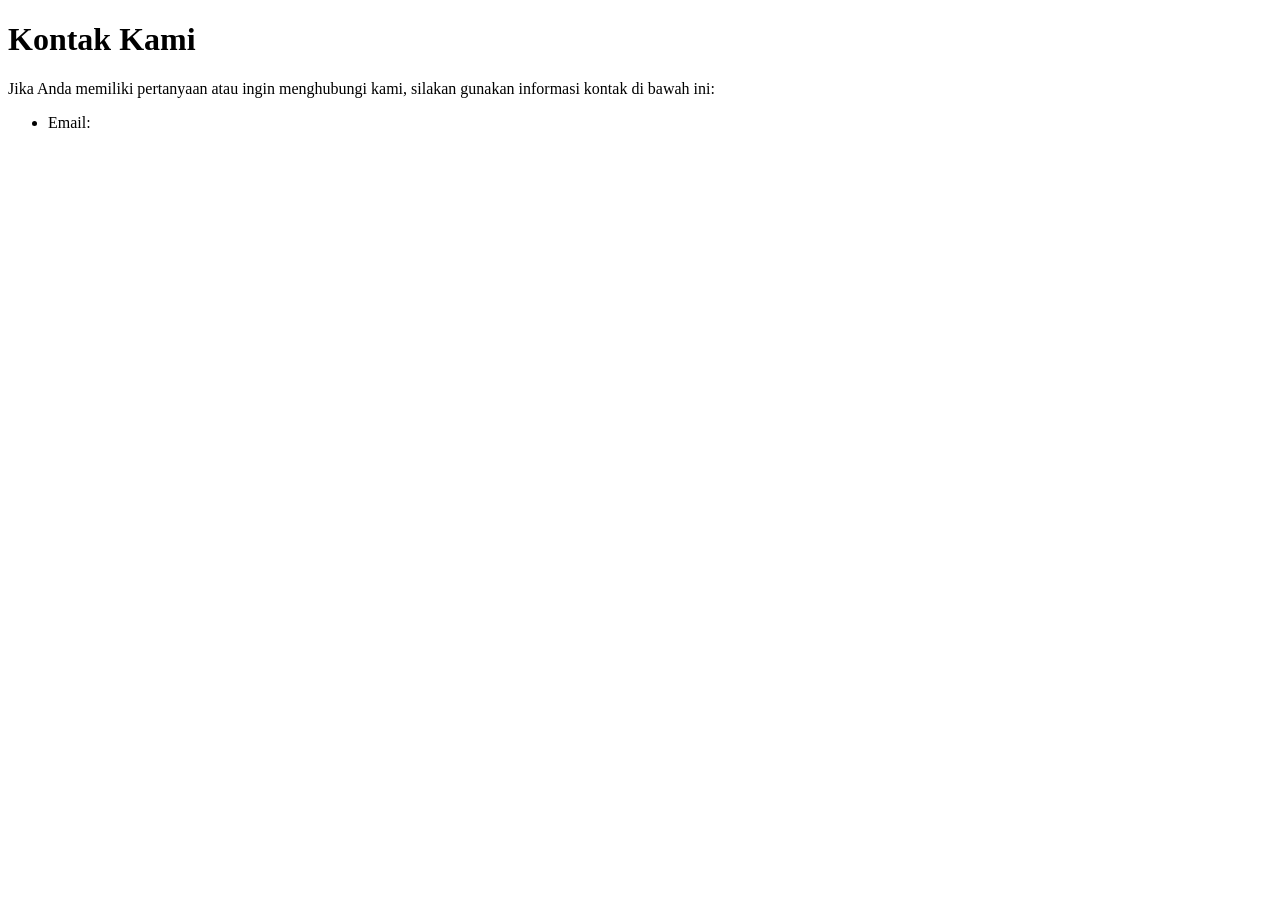
==== proyek.html @ bd44a940 "Update kodingan terbaaru" ====
<!DOCTYPE html>
<html lang="en">
<head>
    <meta charset="UTF-8">
    <meta name="viewport" content="width=device-width, initial-scale=1.0">
    <title>Document</title>
</head>
<body>
    <h1>Kontak Kami</h1>
    <p>Jika Anda memiliki pertanyaan atau ingin menghubungi kami, silakan gunakan informasi kontak di bawah ini:</p>
    <ul>
        <li>Email:
</body>
</html>
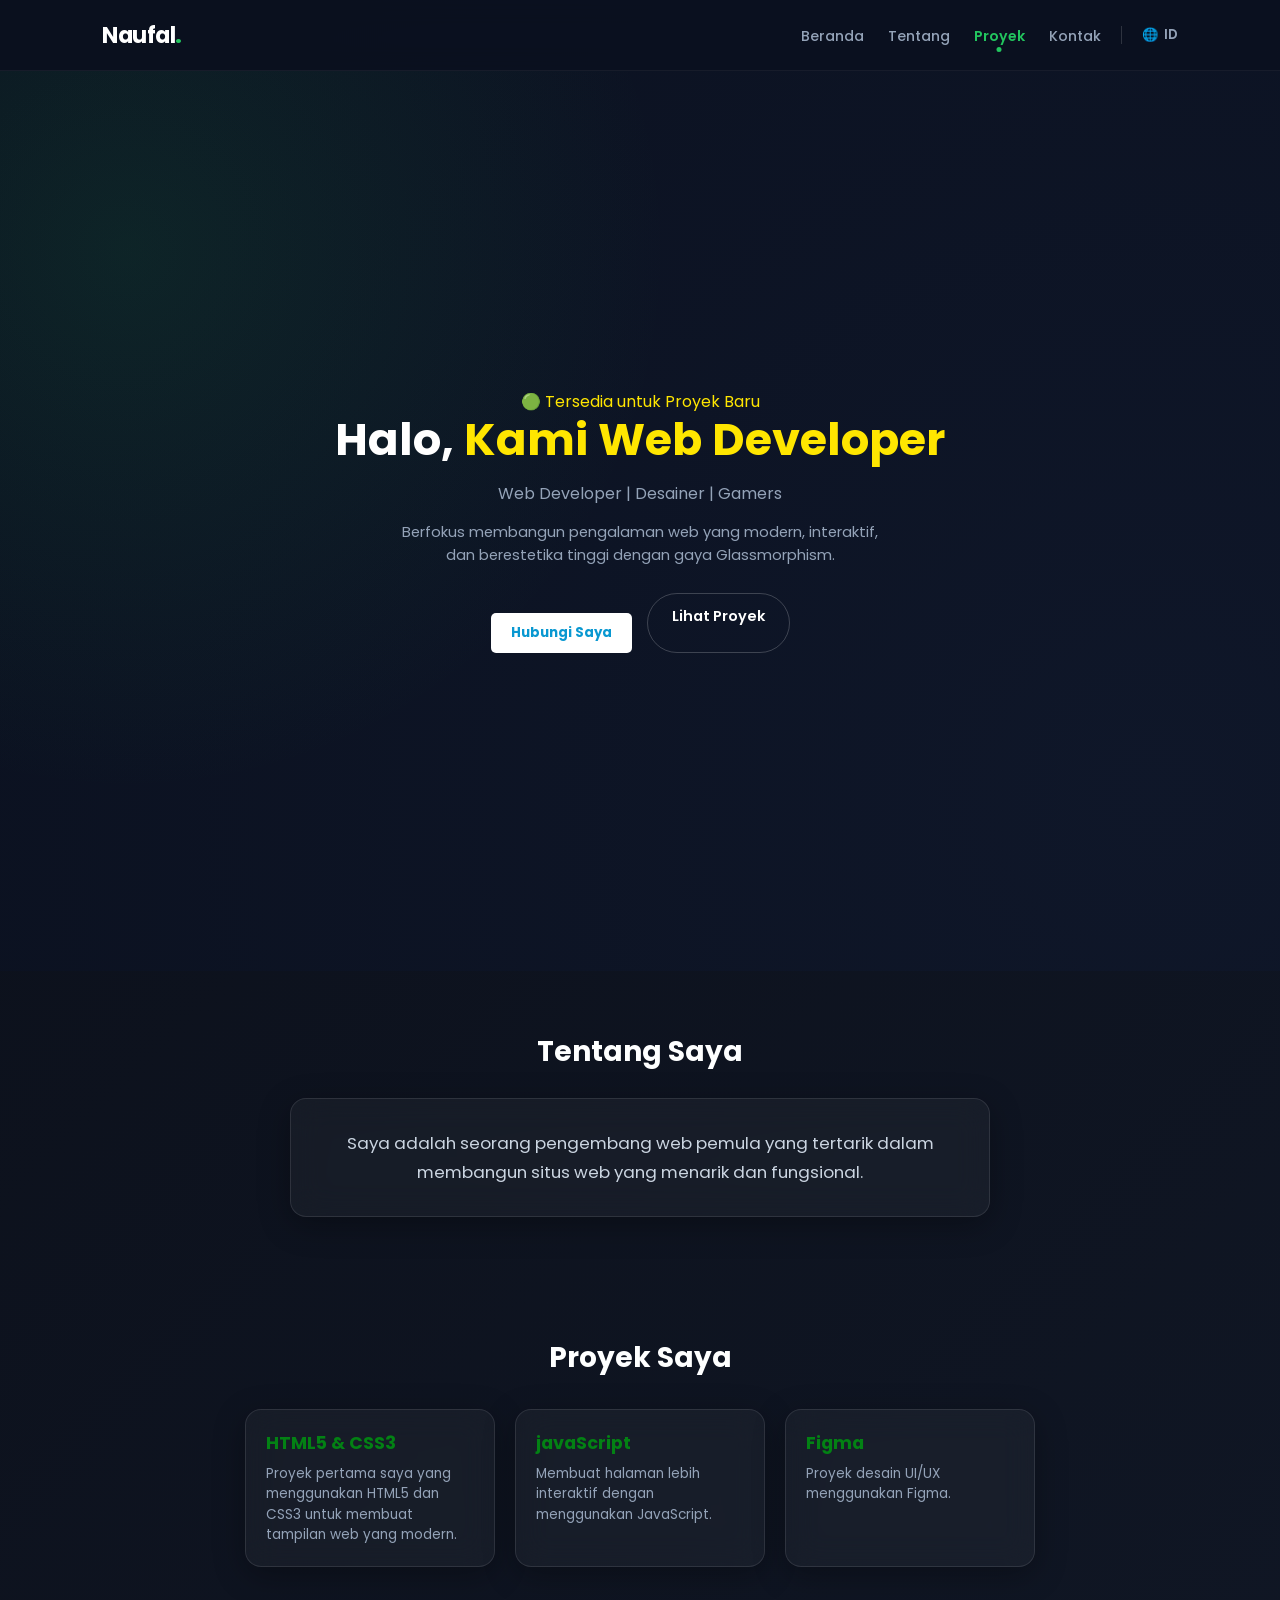
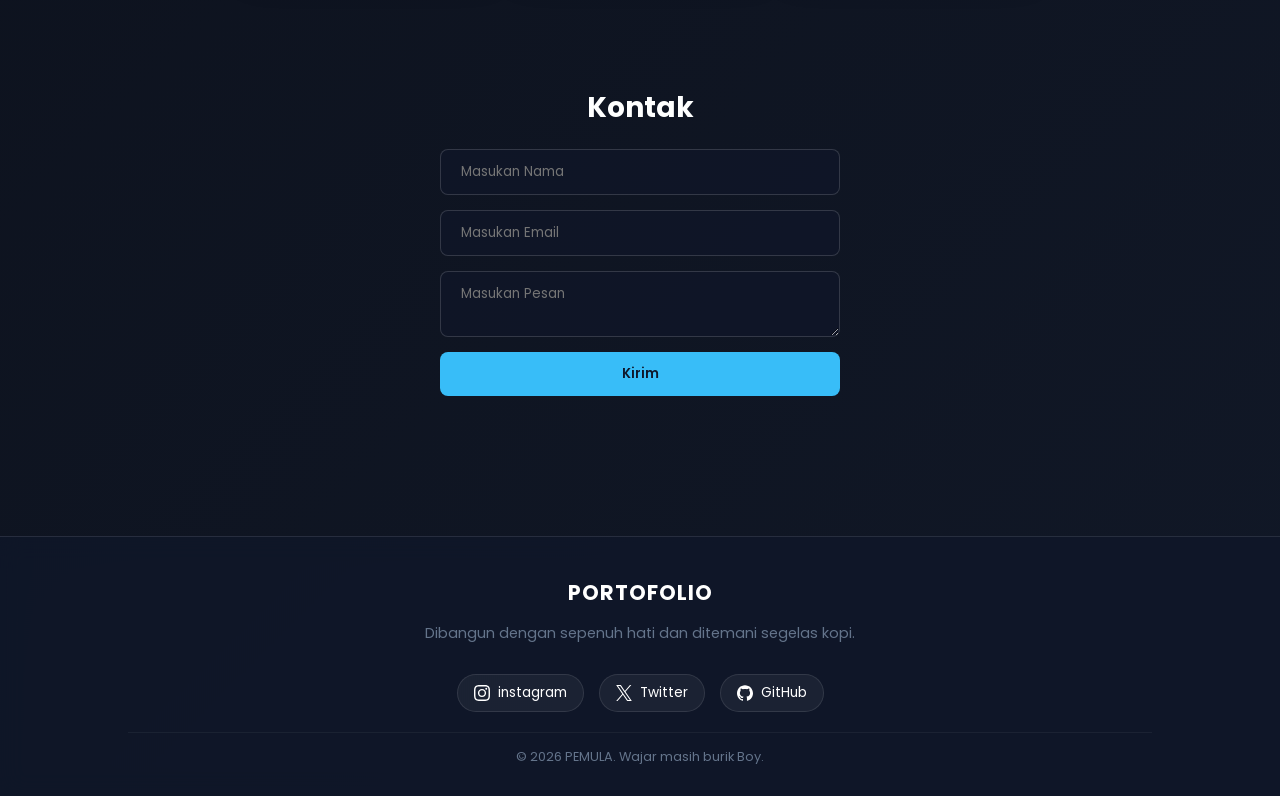
==== commit 211f630b: ""perbarui bagian beranda dan navbar"" ====
--- a/proyek.html
+++ b/proyek.html
@@ -1,14 +1,115 @@
 <!DOCTYPE html>
-<html lang="en">
+<html lang="id">
+
 <head>
     <meta charset="UTF-8">
     <meta name="viewport" content="width=device-width, initial-scale=1.0">
-    <title>Document</title>
+    <title>PORTOFOLIO</title>
+    <link rel="stylesheet" href="css/proyek.css">
+    <link rel="preconnect" href="https://fonts.googleapis.com">
+    <link rel="preconnect" href="https://fonts.gstatic.com" crossorigin>
+    <link
+        href="https://fonts.googleapis.com/css2?family=Inter:wght@300;400;500&family=Poppins:wght@600;700&display=swap"
+        rel="stylesheet">
+
 </head>
+
 <body>
-    <h1>Kontak Kami</h1>
-    <p>Jika Anda memiliki pertanyaan atau ingin menghubungi kami, silakan gunakan informasi kontak di bawah ini:</p>
-    <ul>
-        <li>Email:
+    <nav>
+        <div class="nav-brand">
+        <h1>Naufal<span>.</span></h1>
+    </div>
+    
+    <div class="nav-right">
+        <ul class="nav-links">
+            <li><a href="index.html">Beranda</a></li>
+            <li><a href="tentang.html">Tentang</a></li>
+            <li><a href="proyek.html" class="active">Proyek</a></li>
+            <li><a href="kontak.html">Kontak</a></li>
+        </ul>
+
+        <!-- Pemisah Vertikal & Indikator Bahasa -->
+        <div class="nav-divider"></div>
+        <div class="lang-switcher">
+            <span class="globe-icon">🌐</span> ID
+        </div>
+    </div>
+    </nav>
+    <!-- bagian beranda -->
+    <section id="beranda" class="baru">
+        <div class="hero-badge">
+            <span> 🟢 Tersedia untuk Proyek Baru</span>
+        </div>
+        <h1>Halo, <span class="highlight">Kami Web Developer</span></h1>
+        <p class="job-title">Web Developer | Desainer | Gamers</p>
+        <p class="description">Berfokus membangun pengalaman web yang modern, interaktif, dan berestetika tinggi dengan
+            gaya Glassmorphism.</p>
+        <div class="hero-buttons">
+            <button onclick="scrollToContact()" class="btn">Hubungi Saya</button>
+            <a href="proyek.html" class="btn-secondary">Lihat Proyek</a>
+        </div>
+    </section>
+    <!-- bagian tentang -->
+    <section id="tentang" class="section">
+        <h2>Tentang Saya</h2>
+        <div class="tentang-container">
+            <p>Saya adalah seorang pengembang web pemula yang tertarik dalam membangun situs web yang menarik dan
+                fungsional.</p>
+        </div>
+    </section>
+    <!-- bagian proyek -->
+    <section id="proyek" class="section">
+        <h2>Proyek Saya</h2>
+        <!-- <p>Beberapa proyek yang telah saya kerjakan:</p> -->
+        <div class="proyek-container">
+            <div class="proyek-item">
+                <h3>HTML5 & CSS3</h3>
+                <p>Proyek pertama saya yang menggunakan HTML5 dan CSS3 untuk membuat tampilan web yang modern.</p>
+            </div>
+            <div class="proyek-item">
+                <h3>javaScript</h3>
+                <p>Membuat halaman lebih interaktif dengan menggunakan JavaScript.</p>
+            </div>
+            <div class="proyek-item">
+                <h3>Figma</h3>
+                <p>Proyek desain UI/UX menggunakan Figma.</p>
+            </div>
+        </div>
+    </section>
+
+    <section id="kontak" class="section">
+        <h2>Kontak</h2>
+
+        <form id="contactForm">
+            <input type="text" placeholder=" Masukan Nama" required>
+            <input type="email" placeholder=" Masukan Email" required>
+            <textarea placeholder=" Masukan Pesan" required></textarea>
+            <button type="submit">Kirim</button>
+        </form>
+
+        <p id="message" class="message"></p>
+
+    </section>
+
+    <footer>
+        <div class="footer-content">
+            <h3>PORTOFOLIO</h3>
+            <p>Dibangun dengan sepenuh hati dan ditemani segelas kopi.</p>
+            <div class="social-icons">
+                <a href="https://www.instagram.com/zenitvers?psln=MXdma3N5cjM1cjBoZQ==" target="_blank">
+                    <img src="asset/icons/instagram.svg" alt="Instagram"> instagram</a>
+                <a href="https://www.linkedin.com/in/naufal-zenit-wijayanto-72b211415?utm_source=share_via&utm_content=profile&utm_medium=member_android"
+                    target="_blank">
+                    <img src="asset/icons/x.svg" alt="x"> Twitter</a>
+                <a href="https://github.com/Nflznwj4" target="_blank" title="GitHub">
+                    <img src="asset/icons/github.svg" alt="GitHub"> GitHub
+                </a>
+            </div>
+        </div>
+        <p class="copyright">&copy; 2026 PEMULA. Wajar masih burik Boy.</p>
+    </footer>
+
 </body>
-</html>
+<script src="js/script.js"></script>
+
+</html>
--- a/css/proyek.css
+++ b/css/proyek.css
@@ -0,0 +1,489 @@
+* {
+    margin: 0;
+    padding: 0;
+    box-sizing: border-box;
+    font-family: 'Poppins', Helvetica, sans-serif;
+}
+
+body { 
+    background: linear-gradient(135deg, #0b0f19, #111827); /* Contoh background gradasi gelap */
+    color: #ffffff;
+    font-family: 'Inter', sans-serif;
+    margin: 0;
+    padding: 0;
+    
+}
+
+nav {
+    display: flex;
+    justify-content: space-between;
+    align-items: center;
+    padding: 18px 8%;
+    background: rgba(11, 17, 32, 0.85); /* Dark background semi-transparan */
+    backdrop-filter: blur(12px);
+    -webkit-backdrop-filter: blur(12px);
+    position: sticky;
+    top: 0;
+    z-index: 1000;
+    border-bottom: 1px solid rgba(255, 255, 255, 0.05);
+}
+
+/* Brand / Logo Kiri */
+.nav-brand h1 {
+    font-size: 1.4rem;
+    font-weight: 700;
+    color: #ffffff;
+    letter-spacing: -0.5px;
+}
+
+.nav-brand h1 span {
+    color: #22c55e; /* Titik warna hijau neon khas logo modern */
+}
+
+/* Bagian Kanan (Menu + Bahasa) */
+.nav-right {
+    display: flex;
+    align-items: center;
+    gap: 20px;
+}
+
+.nav-links {
+    display: flex;
+    list-style: none;
+    gap: 24px;
+}
+
+.nav-links a {
+    color: #94a3b8;
+    text-decoration: none;
+    font-size: 0.88rem;
+    font-weight: 500;
+    transition: color 0.3s ease;
+    position: relative;
+    padding-bottom: 6px;
+}
+
+.nav-links a:hover {
+    color: #ffffff;
+}
+
+/* Menu Aktif (Dengan Titik / Garis Bawah Bertenaga) */
+.nav-links a.active {
+    color: #22c55e;
+    font-weight: 600;
+}
+
+.nav-links a.active::after {
+    content: '';
+    position: absolute;
+    bottom: 0;
+    left: 50%;
+    transform: translateX(-50%);
+    width: 5px;
+    height: 5px;
+    background-color: #22c55e;
+    border-radius: 50%;
+}
+
+/* Pemisah Vertikal Tipis */
+.nav-divider {
+    width: 1px;
+    height: 18px;
+    background-color: rgba(255, 255, 255, 0.15);
+}
+
+/* Indikator Bahasa (ID) */
+.lang-switcher {
+    display: flex;
+    align-items: center;
+    gap: 6px;
+    color: #94a3b8;
+    font-size: 0.82rem;
+    font-weight: 600;
+    cursor: pointer;
+    transition: color 0.3s ease;
+}
+
+.lang-switcher:hover {
+    color: #ffffff;
+}
+#beranda {
+    min-height: 85vh;
+    display: flex;
+    align-items: center;
+    justify-content: center;
+    padding: 40px 8%;
+    background: radial-gradient(circle at 10% 20%, rgba(34, 197, 94, 0.1) 0%, transparent 40%),
+                radial-gradient(circle at 90% 80%, rgba(15, 23, 42, 0.9) 0%, #0b1120 100%);
+}
+
+.hero-card {
+    display: flex;
+    align-items: center;
+    justify-content: space-between;
+    gap: 60px;
+    max-width: 1100px;
+    width: 100%;
+    background: transparent; /* Tanpa kotak besar di belakang */
+}
+
+/* Sisi Kiri: Konten Teks */
+.hero-text-content {
+    flex: 1.2;
+    text-align: left;
+}
+
+.hero-greeting {
+    font-size: 0.85rem;
+    letter-spacing: 2px;
+    color: #94a3b8;
+    margin-bottom: 8px;
+    font-weight: 600;
+}
+
+#beranda h1 {
+    font-size: clamp(2.2rem, 3.5vw, 3.2rem);
+    font-weight: 700;
+    color: #ffffff;
+    line-height: 1.15;
+    margin-bottom: 15px;
+}
+
+.job-title {
+    font-size: 1rem;
+    color: #94a3b8;
+    margin-bottom: 15px;
+}
+
+.highlight-job {
+    color: #ffffff;
+    font-weight: 600;
+    border-bottom: 2px solid #22c55e; /* Garis bawah hijau neon tipis ala referensi */
+    padding-bottom: 2px;
+}
+
+/* Ikon Sosial Media di Bawah Job Title */
+.hero-social-icons {
+    display: flex;
+    gap: 12px;
+    margin-bottom: 20px;
+}
+
+.hero-social-icons a {
+    display: flex;
+    align-items: center;
+    justify-content: center;
+    width: 34px;
+    height: 34px;
+    background: rgba(255, 255, 255, 0.05);
+    border: 1px solid rgba(255, 255, 255, 0.1);
+    border-radius: 50%;
+    transition: all 0.3s ease;
+}
+
+.hero-social-icons a:hover {
+    background: rgba(34, 197, 94, 0.2);
+    border-color: #22c55e;
+}
+
+.hero-social-icons img {
+    width: 16px;
+    height: 16px;
+    filter: invert(1);
+}
+
+.description {
+    color: #94a3b8;
+    font-size: 0.92rem;
+    line-height: 1.6;
+    margin-bottom: 25px;
+    max-width: 480px;
+}
+
+/* Tombol Aksi */
+.hero-buttons {
+    display: flex;
+    gap: 15px;
+}
+
+.btn-primary {
+    background: #10b981; /* Warna hijau tombol */
+    color: #ffffff;
+    padding: 12px 24px;
+    border-radius: 30px;
+    text-decoration: none;
+    font-weight: 600;
+    font-size: 0.9rem;
+    transition: all 0.3s ease;
+    box-shadow: 0 4px 15px rgba(16, 185, 129, 0.3);
+}
+
+.btn-primary:hover {
+    background: #059669;
+    transform: translateY(-2px);
+}
+
+.btn-secondary {
+    background: transparent;
+    color: #ffffff;
+    padding: 12px 24px;
+    border-radius: 30px;
+    text-decoration: none;
+    font-weight: 600;
+    font-size: 0.9rem;
+    border: 1px solid rgba(255, 255, 255, 0.2);
+    transition: all 0.3s ease;
+}
+
+.btn-secondary:hover {
+    border-color: #ffffff;
+    background: rgba(255, 255, 255, 0.05);
+}
+
+/* Sisi Kanan: Kartu Foto Estetik (Glassmorphism Card) */
+/* Kelas Dasar (Wajib diberi transition agar pergerakannya mulus) */
+.hero-image-wrapper {
+    flex: 1;
+    display: flex;
+    justify-content: center;
+    transition: transform 0.4s cubic-bezier(0.16, 1, 0.3, 1); /* Membuat gerakan naik/turun sangat halus */
+}
+
+.hero-profile-image {
+    width: 100%;
+    max-width: 360px;
+    height: 440px;
+    object-fit: cover;
+    border-radius: 24px;
+    border: 1px solid rgba(255, 255, 255, 0.15);
+    box-shadow: 0 25px 50px rgba(0, 0, 0, 0.6);
+    transition: all 0.4s ease; /* Transisi halus untuk warna border dan bayangan */
+}
+
+/* Efek saat kursor mendekati (Hover) */
+.hero-image-wrapper:hover {
+    transform: translateY(-8px) scale(1.02); /* Gambar sedikit naik ke atas dan membesar tipis */
+}
+
+.hero-image-wrapper:hover .hero-profile-image {
+    border-color: #22c55e; /* Border berubah jadi hijau neon */
+    box-shadow: 0 35px 70px rgba(34, 197, 94, 0.25); /* Memunculkan efek cahaya hijau di bawah gambar */
+}
+
+.baru {
+    height: 100vh;
+    background: linear-gradient(to right, #00f2fe, #4facfe);
+    color: #ffffff;
+    display: flex;
+    justify-content: center;
+    flex-direction: column;
+    align-items: center;
+    text-align: center;
+
+}
+
+.baru span {
+    color: #ffe600;
+}
+
+.baru button {
+    margin-top: 20px;
+    padding: 10px 20px;
+    border: none;
+    cursor: pointer;
+    background: #ffffff;
+    color: #0998d1;
+    font-weight: bold;
+    border-radius: 5px;
+}
+
+.section {
+    padding: 60px 40px;
+    max-width: 1200px;
+    margin: 0 auto;
+}
+
+.section h2 {
+    text-align: center;
+    font-size: 28px;
+    margin-bottom: 20px;
+    color: #feffff;
+}
+
+.tentang-container {
+    max-width: 700px;
+    margin: 25px auto 0;
+    background: rgba(255, 255, 255, 0.04);
+    backdrop-filter: blur(16px);
+    -webkit-backdrop-filter: blur(16px);
+    border: 1px solid rgba(255, 255, 255, 0.1);
+    border-radius: 16px;
+    padding: 30px;
+    box-shadow: 0 8px 32px 0 rgba(0, 0, 0, 0.3);
+    text-align: center;
+}
+
+.tentang-container p {
+    color: #cbd5e1;
+    font-size: 1.05rem;
+    line-height: 1.7;
+}
+
+.proyek-container {
+    display: flex;
+    justify-content: center;
+    gap: 20px;
+    flex-wrap: wrap;
+    margin-top: 30px;
+}
+
+.proyek-item {
+    background: rgba(255, 255, 255, 0.04);
+    backdrop-filter: blur(16px);
+    -webkit-backdrop-filter: blur(16px);
+    border: 1px solid rgba(255, 255, 255, 0.1);
+    border-radius: 16px;
+    padding: 20px;
+    width: 250px;
+    text-align: left;
+    box-shadow: 0 8px 32px 0 rgba(0, 0, 0, 0.3);
+    transition: all 0.3s ease;
+}
+
+.proyek-item:hover {
+    transform: translateY(-5px);
+    box-shadow: 0 15px 20px 0 rgba(4, 255, 37, 0.4);
+    border-color: rgba(0, 255, 55, 0.4);
+}
+
+.proyek-item h3 {
+    margin-bottom: 8px;
+    color: #038114;
+    font-size: 1.1rem;
+}
+
+.proyek-item p {
+    color: #94a3b8;
+    font-size: 0.85rem;
+    line-height: 1.5;
+}
+form {
+    display: flex;
+    flex-direction: column;
+    gap: 15px;
+    max-width: 400px;
+    margin: 0 auto;
+}
+
+input, textarea {
+    padding: 12px 16px;
+    background: rgba(15, 23, 42, 0.6);
+    border: 1px solid rgba(255, 255, 255, 0.15);
+    border-radius: 8px;
+    color: #fff;
+    font-family: inherit;
+    outline: none;
+}
+
+button {
+    padding: 12px;
+    border: none;
+    border-radius: 8px;
+    background: #38bdf8;
+    color: #0f172a;
+    font-weight: 600;
+    cursor: pointer;
+    transition: background 0.3s ease;
+}
+
+.message {
+    text-align: center;
+    margin-top: 20px;
+    color: #000000;
+    font-weight: bold;
+}
+
+footer {
+    background: rgba(15, 23, 42, 0.8);
+    backdrop-filter: blur(12px);
+    -webkit-backdrop-filter: blur(12px);
+    border-top: 1px solid rgba(255, 255, 255, 0.1);
+    padding: 40px 10% 30px;
+    text-align: center;
+    color: #94a3b8;
+    margin-top: 60px;
+}
+
+.footer-content {
+    display: flex;
+    flex-direction: column;
+    align-items: center;
+    gap: 15px;
+    max-width: 600px;
+    margin: 0 auto;
+}
+
+.footer-content h3 {
+    color: #ffffff;
+    font-size: 1.3rem;
+    font-weight: 700;
+    letter-spacing: 1px;
+}
+
+.footer-content p {
+    color: #64748b;
+    font-size: 0.9rem;
+    margin-bottom: 5px;
+}
+
+.social-icons {
+    display: flex;
+    gap: 15px;
+    justify-content: center;
+    flex-wrap: wrap;
+    margin: 10px 0;
+}
+
+.social-icons a {
+    display: flex;
+    align-items: center;
+    gap: 8px;
+    text-decoration: none;
+    color: #ffffff;
+    background: rgba(255, 255, 255, 0.05);
+    border: 1px solid rgba(255, 255, 255, 0.1);
+    padding: 8px 16px;
+    border-radius: 50px;
+    font-size: 0.85rem;
+    transition: all 0.3s ease;
+}
+
+.social-icons img {
+    width: 16px;
+    height: 16px;
+    filter: invert(1);
+}
+
+.social-icons a:hover {
+    background: rgba(0, 242, 254, 0.15);
+    border-color: #00f2fe;
+    color: #00f2fe;
+    transform: translateY(-3px);
+}
+
+.social-icons a:hover img {
+    filter: invert(0.8) sepia(1) saturate(5) hue-rotate(150deg);
+}
+
+.copyright {
+    font-size: 0.8rem;
+    color: #64748b;
+    border-top: 1px solid rgba(255, 255, 255, 0.05);
+    width: 100%;
+    padding-top: 15px;
+    margin-top: 10px;
+}
+
+html {
+    scroll-behavior: smooth;
+}
